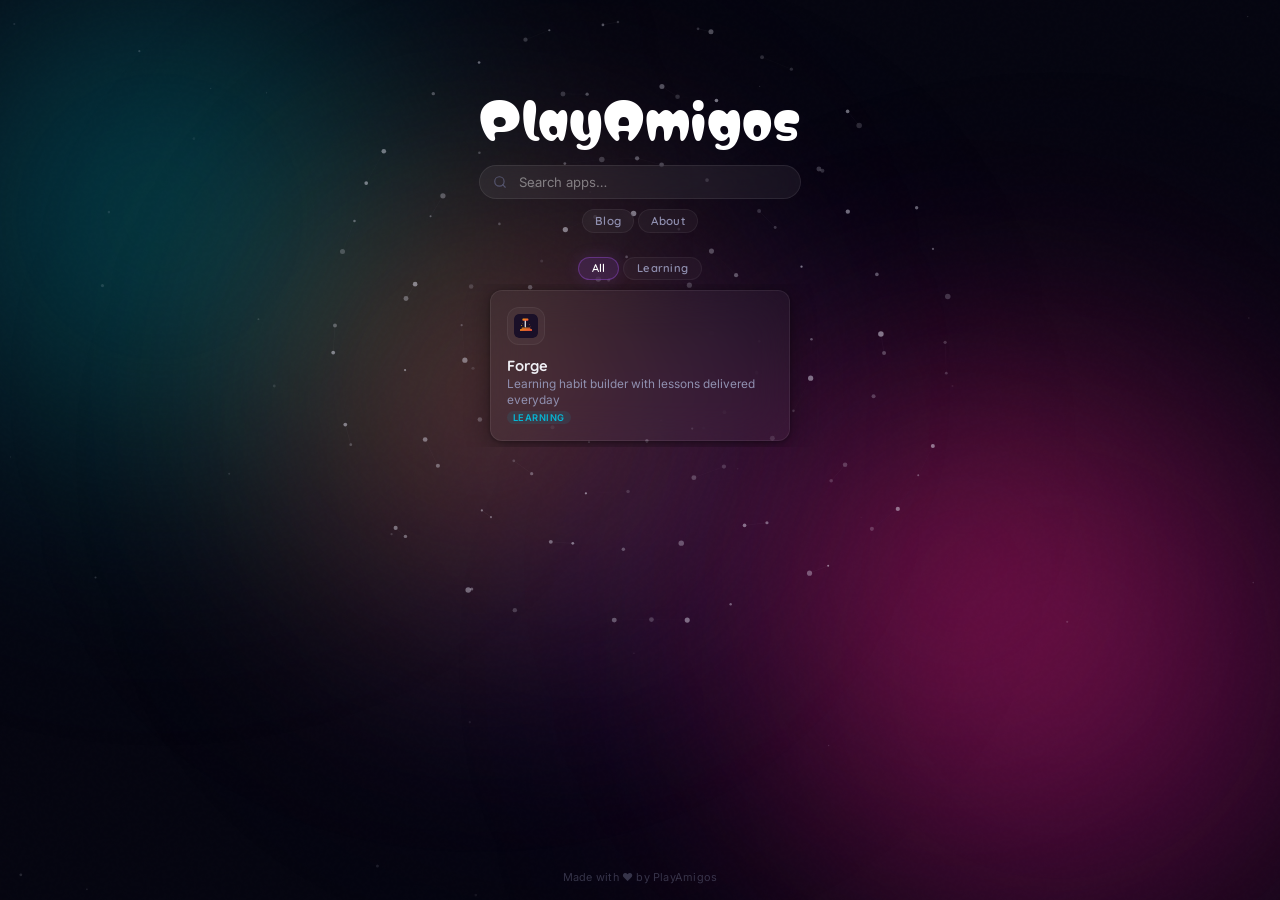
==== index.html @ 59b7e8f8 "init" ====
<!DOCTYPE html>
<html lang="en">
<head>
  <meta charset="UTF-8">
  <meta name="viewport" content="width=device-width, initial-scale=1.0">
  <title>PlayAmigos — apps for learning, productivity & fun</title>
  <meta name="description" content="PlayAmigos is a collection of web apps for learning, productivity, games, and fun. Discover and explore all apps in one place.">
  <meta property="og:title" content="PlayAmigos">
  <meta property="og:description" content="Apps for learning, productivity & fun">
  <meta property="og:type" content="website">
  <meta name="theme-color" content="#050510">
  <link rel="icon" type="image/svg+xml" href="favicon.svg">
  <link rel="stylesheet" href="index.css">
</head>
<body>

  <!-- Animated Gradient Background -->
  <div class="bg-gradient" aria-hidden="true">
    <div class="bg-blob bg-blob--teal"></div>
    <div class="bg-blob bg-blob--purple"></div>
    <div class="bg-blob bg-blob--magenta"></div>
    <div class="bg-blob bg-blob--pink"></div>
    <div class="bg-blob bg-blob--amber"></div>
  </div>

  <!-- Noise Overlay -->
  <div class="bg-noise" aria-hidden="true"></div>

  <!-- Particle Canvas -->
  <canvas id="particle-canvas" aria-hidden="true"></canvas>

  <!-- Page Content -->
  <div class="page">

    <!-- Centered Hero -->
    <div class="hub-hero">
      <h1 class="logo">PlayAmigos</h1>
      <p class="tagline" id="tagline">apps for learning, productivity & fun</p>

      <!-- Search -->
      <div class="search-container">
        <input
          type="search"
          class="search-input"
          id="search-input"
          placeholder="Search apps…"
          autocomplete="off"
          spellcheck="false"
        >
        <svg class="search-icon" viewBox="0 0 24 24" fill="none" stroke="currentColor" stroke-width="2" stroke-linecap="round" stroke-linejoin="round" aria-hidden="true">
          <circle cx="11" cy="11" r="8"/>
          <line x1="21" y1="21" x2="16.65" y2="16.65"/>
        </svg>
      </div>

      <!-- Navigation -->
      <nav class="nav-pills" aria-label="Site navigation">
        <a href="#" class="nav-pill" id="blog-link" target="_blank" rel="noopener noreferrer">Blog</a>
        <a href="about.html" class="nav-pill" id="about-link">About</a>
      </nav>
    </div>

    <!-- Category Filters -->
    <div class="filter-section" id="filter-section"></div>

    <!-- App Grid -->
    <section class="app-section" aria-label="Apps">
      <div class="app-grid" id="app-grid">
        <!-- Cards rendered by JS -->
      </div>
    </section>

    <!-- Footer -->
    <footer class="site-footer" id="site-footer">
      Made with ❤️ by PlayAmigos
    </footer>

  </div>

  <script src="particles.js"></script>
  <script src="app.js"></script>
</body>
</html>
---- index.css ----
/* ═══════════════════════════════════════════════════════════
   PLAYAMIGOS — Design System & Styles
   A dark, vibrant, interactive hub for web apps
   ═══════════════════════════════════════════════════════════ */

/* ── Google Fonts ── */
@import url('https://fonts.googleapis.com/css2?family=Matemasie&family=Quicksand:wght@400;500;600;700&family=Inter:wght@300;400;500;600&display=swap');

/* ── Design Tokens ── */
:root {
  color-scheme: dark;

  /* Palette */
  --bg-deep: #050510;
  --bg-primary: #0a0a14;
  --bg-elevated: #111120;
  --surface: rgba(255, 255, 255, 0.05);
  --surface-hover: rgba(255, 255, 255, 0.09);
  --surface-active: rgba(255, 255, 255, 0.12);
  --border-subtle: rgba(255, 255, 255, 0.07);
  --border-hover: rgba(255, 255, 255, 0.14);

  /* Text */
  --text-primary: #f0f0f5;
  --text-secondary: #9090b0;
  --text-muted: #55556e;

  /* Accent */
  --accent-purple: #a855f7;
  --accent-magenta: #ec4899;
  --accent-teal: #06b6d4;

  /* Gradients */
  --gradient-brand: linear-gradient(135deg, #a855f7 0%, #ec4899 50%, #06b6d4 100%);

  /* Typography */
  --font-logo: 'Matemasie', cursive;
  --font-display: 'Quicksand', sans-serif;
  --font-body: 'Inter', system-ui, -apple-system, sans-serif;

  /* Spacing */
  --space-2xs: 0.125rem;
  --space-xs: 0.25rem;
  --space-sm: 0.5rem;
  --space-md: 1rem;
  --space-lg: 1.5rem;
  --space-xl: 2rem;
  --space-2xl: 3rem;
  --space-3xl: 4rem;

  /* Radius */
  --radius-sm: 8px;
  --radius-md: 12px;
  --radius-lg: 16px;
  --radius-xl: 24px;
  --radius-full: 9999px;

  /* Transitions */
  --ease-out: cubic-bezier(0.16, 1, 0.3, 1);
  --ease-spring: cubic-bezier(0.34, 1.56, 0.64, 1);
  --transition-fast: 150ms var(--ease-out);
  --transition-base: 280ms var(--ease-out);
  --transition-slow: 450ms var(--ease-out);

  /* Shadows */
  --shadow-card: 0 4px 24px rgba(0, 0, 0, 0.4), 0 1px 4px rgba(0, 0, 0, 0.3);
  --shadow-card-hover: 0 12px 48px rgba(0, 0, 0, 0.5), 0 2px 8px rgba(0, 0, 0, 0.4);
  --shadow-glow-purple: 0 0 40px rgba(168, 85, 247, 0.2);
}

/* ── Reset & Base ── */
*,
*::before,
*::after {
  margin: 0;
  padding: 0;
  box-sizing: border-box;
}

html {
  height: 100%;
  -webkit-font-smoothing: antialiased;
  -moz-osx-font-smoothing: grayscale;
  text-rendering: optimizeLegibility;
}

body {
  font-family: var(--font-body);
  background: var(--bg-deep);
  color: var(--text-primary);
  height: 100dvh;
  overflow: hidden;
  position: relative;
}

a {
  color: inherit;
  text-decoration: none;
}

button {
  font: inherit;
  color: inherit;
  background: none;
  border: none;
  cursor: pointer;
}

img, svg {
  display: block;
  max-width: 100%;
}

/* ═══════════════════════════════════════════
   ANIMATED GRADIENT BACKGROUND
   Vibrant blobs matching teal/magenta/purple ref
   ═══════════════════════════════════════════ */

.bg-gradient {
  position: fixed;
  inset: 0;
  z-index: 0;
  overflow: hidden;
  pointer-events: none;
  background: var(--bg-deep);
}

.bg-blob {
  position: absolute;
  border-radius: 50%;
  filter: blur(120px);
  will-change: transform;
  backface-visibility: hidden;
  transform-style: preserve-3d;
}

.bg-blob--teal {
  width: 55vmax;
  height: 55vmax;
  background: radial-gradient(circle, rgba(0, 180, 190, 0.45) 0%, transparent 70%);
  top: -15%;
  left: -15%;
  animation: blob-1 12s ease-in-out infinite;
}

.bg-blob--magenta {
  width: 65vmax;
  height: 65vmax;
  background: radial-gradient(circle, rgba(220, 20, 140, 0.5) 0%, transparent 70%);
  bottom: -20%;
  right: -15%;
  animation: blob-2 15s ease-in-out infinite;
}

.bg-blob--purple {
  width: 50vmax;
  height: 50vmax;
  background: radial-gradient(circle, rgba(100, 20, 200, 0.4) 0%, transparent 70%);
  top: 15%;
  left: 20%;
  animation: blob-3 13s ease-in-out infinite;
}

.bg-blob--pink {
  width: 40vmax;
  height: 40vmax;
  background: radial-gradient(circle, rgba(255, 50, 120, 0.35) 0%, transparent 70%);
  top: 35%;
  right: 5%;
  animation: blob-4 10s ease-in-out infinite;
}

.bg-blob--amber {
  width: 45vmax;
  height: 45vmax;
  background: radial-gradient(circle, rgba(245, 158, 11, 0.4) 0%, transparent 70%);
  bottom: 25%;
  left: 15%;
  animation: blob-5 11s ease-in-out infinite;
}

@keyframes blob-1 {
  0% {
    transform: translate3d(0, 0, 0) scale(1) rotate(0deg);
  }
  33% {
    transform: translate3d(22vw, 15vh, 0) scale(1.2) rotate(120deg);
  }
  66% {
    transform: translate3d(-12vw, 25vh, 0) scale(0.85) rotate(240deg);
  }
  100% {
    transform: translate3d(0, 0, 0) scale(1) rotate(360deg);
  }
}

@keyframes blob-2 {
  0% {
    transform: translate3d(0, 0, 0) scale(1) rotate(360deg);
  }
  33% {
    transform: translate3d(-24vw, -15vh, 0) scale(0.9) rotate(240deg);
  }
  66% {
    transform: translate3d(15vw, -25vh, 0) scale(1.15) rotate(120deg);
  }
  100% {
    transform: translate3d(0, 0, 0) scale(1) rotate(0deg);
  }
}

@keyframes blob-3 {
  0% {
    transform: translate3d(0, 0, 0) scale(1) rotate(0deg);
  }
  50% {
    transform: translate3d(18vw, -18vh, 0) scale(1.2) rotate(180deg);
  }
  100% {
    transform: translate3d(0, 0, 0) scale(1) rotate(360deg);
  }
}

@keyframes blob-4 {
  0% {
    transform: translate3d(0, 0, 0) scale(1) rotate(360deg);
  }
  50% {
    transform: translate3d(-15vw, 18vh, 0) scale(0.85) rotate(180deg);
  }
  100% {
    transform: translate3d(0, 0, 0) scale(1) rotate(0deg);
  }
}

@keyframes blob-5 {
  0% {
    transform: translate3d(0, 0, 0) scale(1) rotate(0deg);
  }
  50% {
    transform: translate3d(-18vw, -12vh, 0) scale(1.15) rotate(180deg);
  }
  100% {
    transform: translate3d(0, 0, 0) scale(1) rotate(360deg);
  }
}

/* Noise texture overlay */
.bg-noise {
  position: fixed;
  inset: 0;
  z-index: 1;
  pointer-events: none;
  background: url("data:image/svg+xml,%3Csvg viewBox='0 0 256 256' xmlns='http://www.w3.org/2000/svg'%3E%3Cfilter id='n'%3E%3CfeTurbulence type='fractalNoise' baseFrequency='0.9' numOctaves='4' stitchTiles='stitch'/%3E%3C/filter%3E%3Crect width='100%25' height='100%25' filter='url(%23n)' opacity='0.03'/%3E%3C/svg%3E");
  opacity: 0.3;
  mix-blend-mode: overlay;
}

/* ── Particle Canvas ── */
#particle-canvas {
  position: fixed;
  inset: 0;
  z-index: 2;
  pointer-events: none;
}

/* ── Page Layout ── */
.page {
  position: relative;
  z-index: 3;
  display: flex;
  flex-direction: column;
  align-items: center;
  justify-content: flex-start;
  height: 100dvh;
  padding: 10dvh var(--space-md) var(--space-sm);
  padding-bottom: 3.5vh;
}

/* ── Hub Hero (Logo + Search Area) ── */
.hub-hero {
  flex: 0 0 auto;
  display: flex;
  flex-direction: column;
  align-items: center;
  text-align: center;
  gap: 6px;
  padding-bottom: var(--space-sm);
}

/* Logo */
.logo {
  font-family: var(--font-logo);
  font-size: clamp(2.0rem, 5.5vw, 3.0rem);
  font-weight: 400;
  letter-spacing: 0.02em;
  color: #ffffff;
  line-height: 1.1;
  user-select: none;
}

/* Tagline */
.tagline {
  font-family: var(--font-display);
  font-size: clamp(0.78rem, 1.6vw, 0.88rem);
  color: var(--text-secondary);
  font-weight: 500;
  letter-spacing: 0.04em;
  margin-top: var(--space-2xs);
}

/* ── Search Bar ── */
.search-container {
  width: 100%;
  max-width: 360px;
  margin-top: var(--space-md);
  position: relative;
}

.search-input {
  width: 100%;
  padding: 0.5rem 1rem 0.5rem 2.4rem;
  font-family: var(--font-body);
  font-size: 0.82rem;
  font-weight: 400;
  color: var(--text-primary);
  background: rgba(255, 255, 255, 0.06);
  border: 1px solid rgba(255, 255, 255, 0.08);
  border-radius: var(--radius-full);
  outline: none;
  transition: background var(--transition-base),
              border-color var(--transition-base),
              box-shadow var(--transition-base);
  backdrop-filter: blur(16px);
  -webkit-backdrop-filter: blur(16px);
}

.search-input::placeholder {
  color: rgba(255, 255, 255, 0.42);
  font-weight: 400;
}

.search-input:focus {
  background: rgba(255, 255, 255, 0.09);
  border-color: rgba(168, 85, 247, 0.35);
  box-shadow: 0 0 0 3px rgba(168, 85, 247, 0.1),
              0 0 30px rgba(168, 85, 247, 0.08);
}

.search-icon {
  position: absolute;
  left: 0.85rem;
  top: 50%;
  transform: translateY(-50%);
  width: 14px;
  height: 14px;
  color: var(--text-muted);
  pointer-events: none;
  transition: color var(--transition-base);
}

.search-input:focus ~ .search-icon {
  color: var(--accent-purple);
}

/* ── Nav Pills ── */
.nav-pills {
  display: flex;
  gap: var(--space-xs);
  margin-top: var(--space-xs);
}

.nav-pill {
  padding: 0.22rem 0.75rem;
  font-family: var(--font-display);
  font-size: 0.72rem;
  font-weight: 600;
  color: var(--text-secondary);
  background: rgba(255, 255, 255, 0.04);
  border: 1px solid rgba(255, 255, 255, 0.06);
  border-radius: var(--radius-full);
  transition: all var(--transition-base);
  letter-spacing: 0.03em;
  backdrop-filter: blur(8px);
  -webkit-backdrop-filter: blur(8px);
}

.nav-pill:hover {
  color: var(--text-primary);
  background: rgba(255, 255, 255, 0.08);
  border-color: rgba(255, 255, 255, 0.14);
  transform: translateY(-1px);
}

.nav-pill:active {
  transform: translateY(0);
}

/* ── Category Filters ── */
.filter-section {
  display: flex;
  justify-content: center;
  flex-wrap: wrap;
  gap: var(--space-xs);
  margin-top: var(--space-md);
  margin-bottom: var(--space-xs);
  padding: 0 var(--space-md);
  z-index: 3;
}

.filter-pill {
  padding: 0.22rem 0.8rem;
  font-family: var(--font-display);
  font-size: 0.7rem;
  font-weight: 600;
  color: var(--text-secondary);
  background: rgba(255, 255, 255, 0.03);
  border: 1px solid rgba(255, 255, 255, 0.05);
  border-radius: var(--radius-full);
  transition: all var(--transition-base);
  letter-spacing: 0.02em;
  cursor: pointer;
  backdrop-filter: blur(8px);
  -webkit-backdrop-filter: blur(8px);
}

.filter-pill:hover {
  color: var(--text-primary);
  background: rgba(255, 255, 255, 0.07);
  border-color: rgba(255, 255, 255, 0.12);
  transform: translateY(-1px);
}

.filter-pill:active {
  transform: translateY(0);
}

.filter-pill--active {
  color: #ffffff !important;
  background: rgba(168, 85, 247, 0.15) !important;
  border-color: rgba(168, 85, 247, 0.35) !important;
  box-shadow: 0 0 16px rgba(168, 85, 247, 0.15);
}

/* ── App Grid Section ── */
.app-section {
  flex: 0 0 auto;
  width: 100%;
  max-height: 48vh;
  overflow-y: auto;
  scrollbar-width: none;
  -webkit-overflow-scrolling: touch;
  padding: var(--space-xs) 0;
}

.app-section::-webkit-scrollbar {
  display: none;
}

.app-grid {
  display: flex;
  flex-wrap: wrap;
  justify-content: center;
  gap: var(--space-sm);
  max-width: 900px;
  margin: 0 auto;
  padding: var(--space-2xs) var(--space-sm);
}

/* ── App Card ── */
.app-card {
  display: flex;
  flex-direction: column;
  align-items: flex-start;
  gap: 6px;
  padding: var(--space-md);
  width: 250px;
  background: rgba(255, 255, 255, 0.04);
  border: 1px solid rgba(255, 255, 255, 0.07);
  border-radius: var(--radius-md);
  backdrop-filter: blur(20px);
  -webkit-backdrop-filter: blur(20px);
  box-shadow: var(--shadow-card);
  transition: transform var(--transition-base),
              background var(--transition-base),
              border-color var(--transition-base),
              box-shadow var(--transition-base);
  text-decoration: none;
  cursor: pointer;
  position: relative;
  overflow: hidden;
  animation: card-enter 0.6s var(--ease-out) both;
}

.app-card::before {
  content: '';
  position: absolute;
  inset: 0;
  border-radius: inherit;
  background: linear-gradient(135deg, rgba(168, 85, 247, 0.08) 0%, rgba(236, 72, 153, 0.04) 50%, transparent 100%);
  opacity: 0;
  transition: opacity var(--transition-base);
}

.app-card:hover {
  transform: translateY(-4px) scale(1.015);
  background: rgba(255, 255, 255, 0.08);
  border-color: rgba(255, 255, 255, 0.15);
  box-shadow: var(--shadow-card-hover), var(--shadow-glow-purple);
}

.app-card:hover::before {
  opacity: 1;
}

.app-card:active {
  transform: translateY(-1px) scale(1.005);
}

.app-card__logo {
  width: 38px;
  height: 38px;
  border-radius: var(--radius-md);
  object-fit: contain;
  flex-shrink: 0;
  background: rgba(255, 255, 255, 0.03);
  border: 1px solid rgba(255, 255, 255, 0.05);
  padding: 6px;
  margin-bottom: 6px;
  transition: transform var(--transition-base),
              border-color var(--transition-base),
              background var(--transition-base);
}

.app-card:hover .app-card__logo {
  transform: scale(1.08);
  border-color: rgba(168, 85, 247, 0.25);
  background: rgba(255, 255, 255, 0.05);
}

.app-card__info {
  display: flex;
  flex-direction: column;
  gap: var(--space-2xs);
  min-width: 0;
}

.app-card__title {
  font-family: var(--font-display);
  font-size: 0.92rem;
  font-weight: 700;
  color: var(--text-primary);
  line-height: 1.2;
}

.app-card__desc {
  font-size: 0.74rem;
  color: var(--text-secondary);
  font-weight: 400;
  line-height: 1.35;
}

.app-card__desc:empty {
  display: none;
}

.app-card__category {
  display: inline-flex;
  align-self: flex-start;
  font-size: 0.58rem;
  font-weight: 600;
  text-transform: uppercase;
  letter-spacing: 0.05em;
  color: var(--accent-teal);
  background: rgba(6, 182, 212, 0.1);
  padding: 1px 6px;
  border-radius: var(--radius-full);
  margin-top: 1px;
}

/* Stagger card entrance animations */
.app-card:nth-child(1) { animation-delay: 0.08s; }
.app-card:nth-child(2) { animation-delay: 0.14s; }
.app-card:nth-child(3) { animation-delay: 0.20s; }
.app-card:nth-child(4) { animation-delay: 0.26s; }
.app-card:nth-child(5) { animation-delay: 0.32s; }
.app-card:nth-child(6) { animation-delay: 0.38s; }

@keyframes card-enter {
  from {
    opacity: 0;
    transform: translateY(20px) scale(0.96);
  }
  to {
    opacity: 1;
    transform: translateY(0) scale(1);
  }
}

/* ── Empty State ── */
.empty-state {
  text-align: center;
  padding: var(--space-2xl) var(--space-md);
  color: var(--text-muted);
  width: 100%;
}

.empty-state__icon {
  font-size: 2rem;
  margin-bottom: var(--space-sm);
  opacity: 0.5;
}

.empty-state__text {
  font-size: 0.9rem;
  font-weight: 400;
}

/* ── Footer ── */
.site-footer {
  position: absolute;
  bottom: var(--space-md);
  left: 0;
  right: 0;
  text-align: center;
  color: var(--text-muted);
  font-size: 0.68rem;
  letter-spacing: 0.02em;
  opacity: 0.6;
}

/* ═══════════════════════════════════════════
   ABOUT PAGE
   ═══════════════════════════════════════════ */

.about-page {
  justify-content: center;
  align-items: center;
  padding: var(--space-xl);
}

.about-card {
  max-width: 500px;
  width: 100%;
  padding: var(--space-xl);
  background: rgba(255, 255, 255, 0.04);
  border: 1px solid rgba(255, 255, 255, 0.07);
  border-radius: var(--radius-lg);
  backdrop-filter: blur(24px);
  -webkit-backdrop-filter: blur(24px);
  box-shadow: var(--shadow-card);
  text-align: center;
  animation: card-enter 0.6s var(--ease-out) both;
}

.about-card .logo {
  font-size: clamp(1.6rem, 4vw, 2.2rem);
  margin-bottom: var(--space-xs);
}

.about-card .tagline {
  margin-bottom: var(--space-lg);
}

.about-body {
  text-align: left;
  color: var(--text-secondary);
  font-size: 0.88rem;
  line-height: 1.75;
}

.about-body p + p {
  margin-top: var(--space-md);
}

.about-body strong {
  color: var(--text-primary);
  font-weight: 600;
}

.about-back {
  display: inline-flex;
  align-items: center;
  gap: var(--space-xs);
  margin-top: var(--space-xl);
  font-size: 0.82rem;
  font-family: var(--font-display);
  font-weight: 600;
  color: var(--text-secondary);
  transition: color var(--transition-base);
}

.about-back:hover {
  color: var(--text-primary);
}

.about-back svg {
  width: 16px;
  height: 16px;
  transition: transform var(--transition-base);
}

.about-back:hover svg {
  transform: translateX(-3px);
}

/* ═══════════════════════════════════════════
   RESPONSIVE
   ═══════════════════════════════════════════ */

/* Small phones */
@media (max-width: 480px) {
  .page {
    padding: 0 var(--space-md) var(--space-sm);
    padding-bottom: 4vh;
  }

  .logo {
    font-size: 2.2rem;
  }

  .search-container {
    max-width: 100%;
  }

  .app-card {
    width: 100%;
  }

  .app-grid {
    gap: var(--space-sm);
  }

  .app-section {
    max-height: 35vh;
  }

  .about-card {
    padding: var(--space-xl) var(--space-lg);
  }

  .bg-blob {
    filter: blur(80px);
  }
}

/* Tablets */
@media (min-width: 481px) and (max-width: 768px) {
  .app-card {
    width: 260px;
  }
}

/* Large screens */
@media (min-width: 1200px) {
  .app-grid {
    max-width: 1100px;
  }

  .app-card {
    width: 300px;
  }

  .search-container {
    max-width: 440px;
  }
}

/* ═══════════════════════════════════════════
   REDUCED MOTION
   ═══════════════════════════════════════════ */

@media (prefers-reduced-motion: reduce) {
  .bg-blob {
    animation: none;
  }

  #particle-canvas {
    display: none;
  }

  .app-card {
    animation: none;
    opacity: 1;
  }

  .app-card:hover {
    transform: none;
  }

  *,
  *::before,
  *::after {
    transition-duration: 0.01ms !important;
  }
}
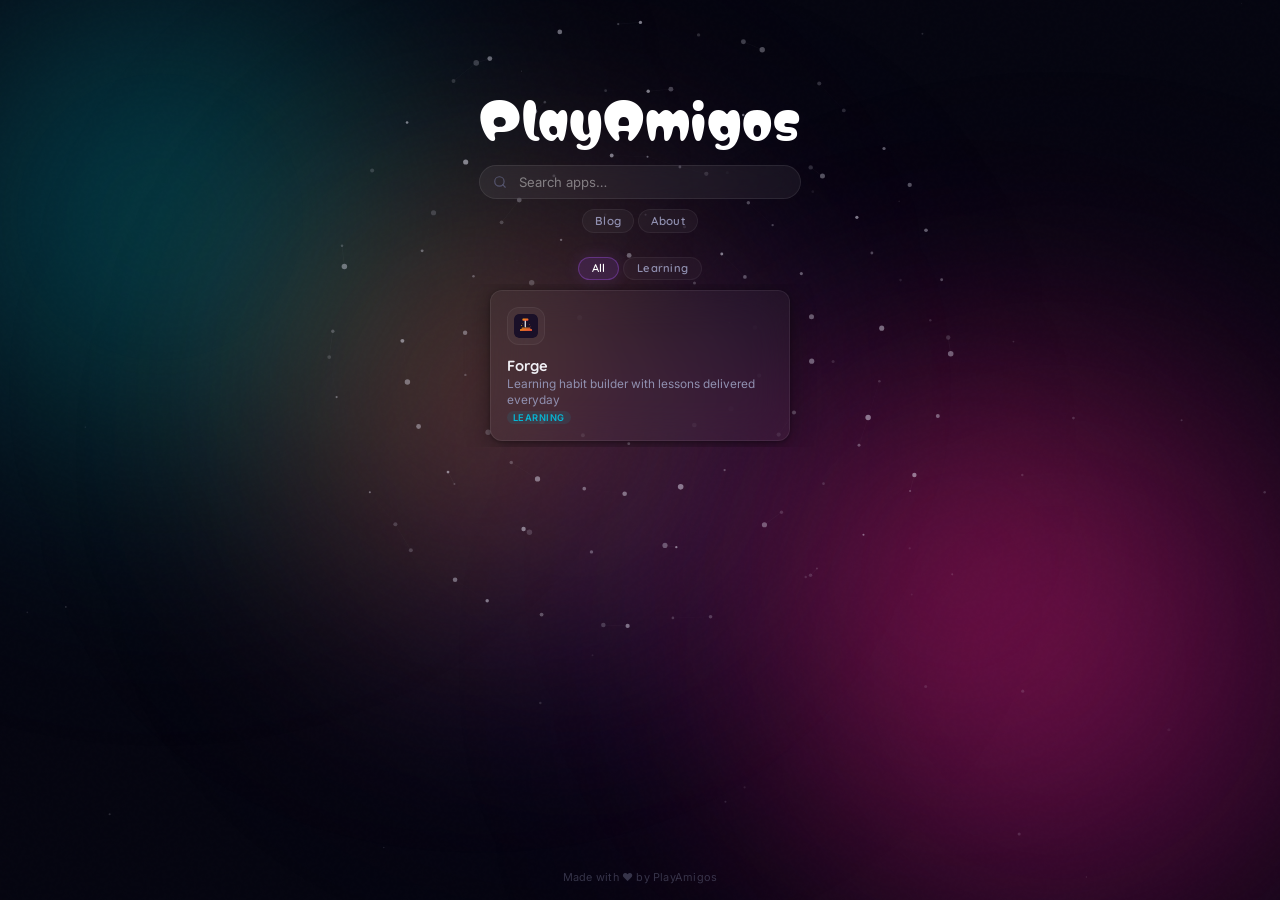
==== commit e4697cc7: "refactor: update document title and reformat HTML for improved readability" ====
--- a/index.html
+++ b/index.html
@@ -1,10 +1,12 @@
 <!DOCTYPE html>
 <html lang="en">
+
 <head>
   <meta charset="UTF-8">
   <meta name="viewport" content="width=device-width, initial-scale=1.0">
-  <title>PlayAmigos — apps for learning, productivity & fun</title>
-  <meta name="description" content="PlayAmigos is a collection of web apps for learning, productivity, games, and fun. Discover and explore all apps in one place.">
+  <title>PlayAmigos</title>
+  <meta name="description"
+    content="PlayAmigos is a collection of web apps for learning, productivity, games, and fun. Discover and explore all apps in one place.">
   <meta property="og:title" content="PlayAmigos">
   <meta property="og:description" content="Apps for learning, productivity & fun">
   <meta property="og:type" content="website">
@@ -12,6 +14,7 @@
   <link rel="icon" type="image/svg+xml" href="favicon.svg">
   <link rel="stylesheet" href="index.css">
 </head>
+
 <body>
 
   <!-- Animated Gradient Background -->
@@ -39,17 +42,12 @@
 
       <!-- Search -->
       <div class="search-container">
-        <input
-          type="search"
-          class="search-input"
-          id="search-input"
-          placeholder="Search apps…"
-          autocomplete="off"
-          spellcheck="false"
-        >
-        <svg class="search-icon" viewBox="0 0 24 24" fill="none" stroke="currentColor" stroke-width="2" stroke-linecap="round" stroke-linejoin="round" aria-hidden="true">
-          <circle cx="11" cy="11" r="8"/>
-          <line x1="21" y1="21" x2="16.65" y2="16.65"/>
+        <input type="search" class="search-input" id="search-input" placeholder="Search apps…" autocomplete="off"
+          spellcheck="false">
+        <svg class="search-icon" viewBox="0 0 24 24" fill="none" stroke="currentColor" stroke-width="2"
+          stroke-linecap="round" stroke-linejoin="round" aria-hidden="true">
+          <circle cx="11" cy="11" r="8" />
+          <line x1="21" y1="21" x2="16.65" y2="16.65" />
         </svg>
       </div>
 
@@ -80,4 +78,5 @@
   <script src="particles.js"></script>
   <script src="app.js"></script>
 </body>
-</html>
+
+</html>
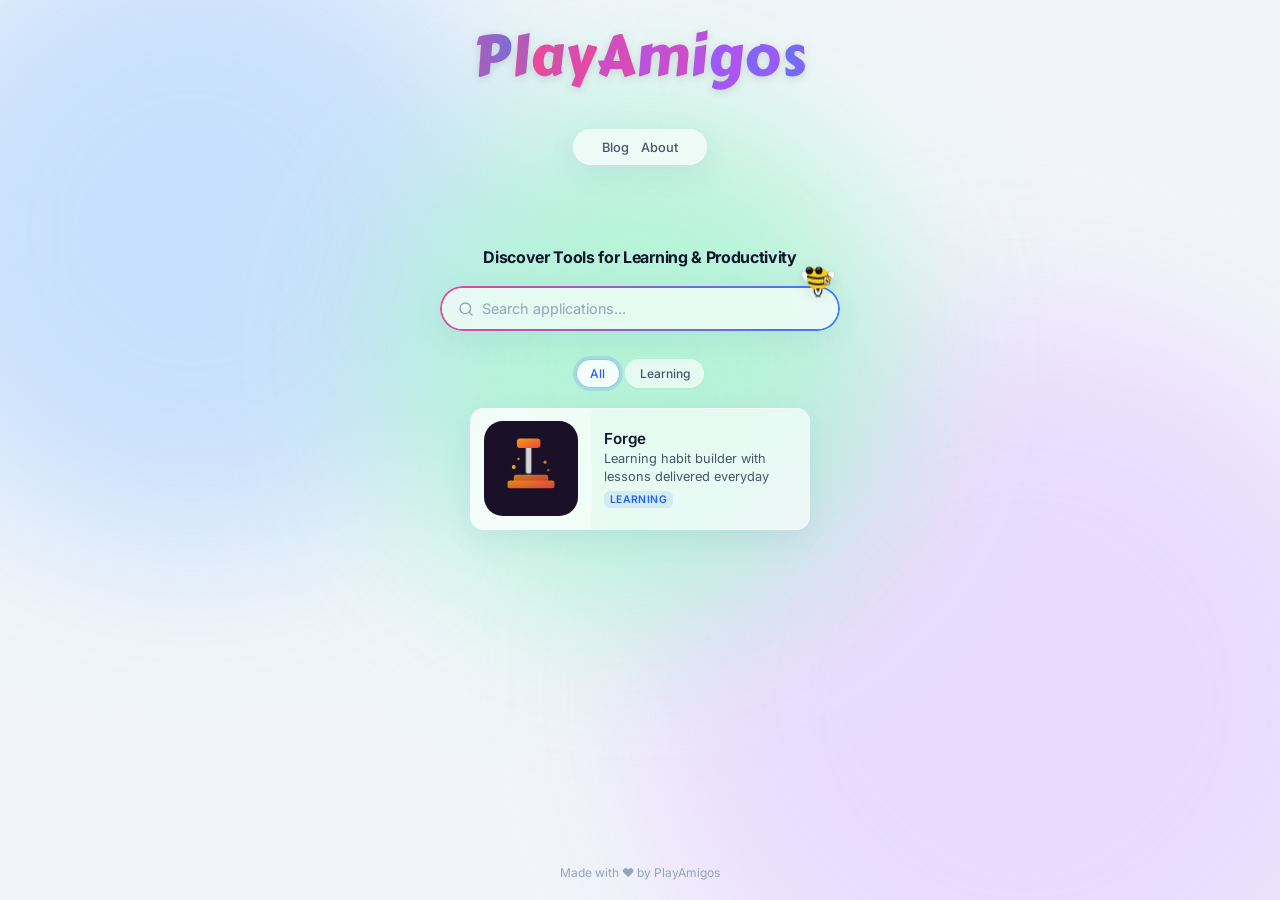
==== commit bf3c9a63: "Enhance bee simulator with trail effects and interaction, and update site logo with magnetic hover a" ====
--- a/index.html
+++ b/index.html
@@ -4,78 +4,108 @@
 <head>
   <meta charset="UTF-8">
   <meta name="viewport" content="width=device-width, initial-scale=1.0">
-  <title>PlayAmigos</title>
+  <title>PlayAmigos Hub</title>
   <meta name="description"
-    content="PlayAmigos is a collection of web apps for learning, productivity, games, and fun. Discover and explore all apps in one place.">
-  <meta property="og:title" content="PlayAmigos">
-  <meta property="og:description" content="Apps for learning, productivity & fun">
+    content="PlayAmigos is a curated collection of web applications designed for learning, productivity, and engaging experiences.">
+  <meta property="og:title" content="PlayAmigos Hub">
+  <meta property="og:description" content="Professional applications for learning and productivity.">
   <meta property="og:type" content="website">
-  <meta name="theme-color" content="#050510">
-  <link rel="icon" type="image/svg+xml" href="favicon.svg">
+  <meta name="theme-color" content="#f1f5f9">
+  <link rel="icon" type="image/svg+xml" href="favicon.svg?v=2">
+  
+  <link rel="preconnect" href="https://fonts.googleapis.com">
+  <link rel="preconnect" href="https://fonts.gstatic.com" crossorigin>
+  <link href="https://fonts.googleapis.com/css2?family=Carter+One&family=Inter:wght@300;400;500;600;700&display=swap" rel="stylesheet">
+
   <link rel="stylesheet" href="index.css">
 </head>
 
 <body>
 
-  <!-- Animated Gradient Background -->
-  <div class="bg-gradient" aria-hidden="true">
-    <div class="bg-blob bg-blob--teal"></div>
-    <div class="bg-blob bg-blob--purple"></div>
-    <div class="bg-blob bg-blob--magenta"></div>
-    <div class="bg-blob bg-blob--pink"></div>
-    <div class="bg-blob bg-blob--amber"></div>
+  <!-- Subtle colorful background for glass effect to shine -->
+  <div class="mesh-bg" aria-hidden="true">
+    <div class="mesh-blob blob-1"></div>
+    <div class="mesh-blob blob-2"></div>
+    <div class="mesh-blob blob-3"></div>
   </div>
 
-  <!-- Noise Overlay -->
-  <div class="bg-noise" aria-hidden="true"></div>
-
-  <!-- Particle Canvas -->
-  <canvas id="particle-canvas" aria-hidden="true"></canvas>
+  <!-- Top Navigation (Floating Tiny Bar) -->
+  <div class="header-wrapper">
+    <div class="logo-wrapper">
+      <div class="logo logo-text" id="site-logo"><span class="jello-letter">P</span><span class="jello-letter">l</span><span class="jello-letter">a</span><span class="jello-letter">y</span><span class="jello-letter">A</span><span class="jello-letter">m</span><span class="jello-letter">i</span><span class="jello-letter">g</span><span class="jello-letter">o</span><span class="jello-letter">s</span></div>
+      <div class="greet-bubble" id="greet-bubble">👋 Hola, Amigo!</div>
+    </div>
+    <header class="site-header glass-panel">
+      <nav class="nav-links" aria-label="Site navigation">
+        <a href="#" class="nav-link" id="blog-link" target="_blank" rel="noopener noreferrer">Blog</a>
+        <button class="nav-link" id="about-link">About</button>
+      </nav>
+    </header>
+  </div>
 
   <!-- Page Content -->
   <div class="page">
+    <!-- Centered Hero -->
+    <main class="hub-main">
+      <div class="hero-section">
+        <h1 class="hero-title">Discover Tools for Learning & Productivity</h1>
+        <p class="hero-subtitle" id="tagline">Explore our curated collection of applications.</p>
 
-    <!-- Centered Hero -->
-    <div class="hub-hero">
-      <h1 class="logo">PlayAmigos</h1>
-      <p class="tagline" id="tagline">apps for learning, productivity & fun</p>
-
-      <!-- Search -->
-      <div class="search-container">
-        <input type="search" class="search-input" id="search-input" placeholder="Search apps…" autocomplete="off"
-          spellcheck="false">
-        <svg class="search-icon" viewBox="0 0 24 24" fill="none" stroke="currentColor" stroke-width="2"
-          stroke-linecap="round" stroke-linejoin="round" aria-hidden="true">
-          <circle cx="11" cy="11" r="8" />
-          <line x1="21" y1="21" x2="16.65" y2="16.65" />
-        </svg>
+        <!-- Search -->
+        <div class="search-container">
+          <svg class="search-icon" viewBox="0 0 24 24" fill="none" stroke="currentColor" stroke-width="2" stroke-linecap="round" stroke-linejoin="round" aria-hidden="true">
+            <circle cx="11" cy="11" r="8" />
+            <line x1="21" y1="21" x2="16.65" y2="16.65" />
+          </svg>
+          <input type="search" class="search-input glass-panel" id="search-input" placeholder="Search applications..." autocomplete="off" spellcheck="false">
+        </div>
       </div>
 
-      <!-- Navigation -->
-      <nav class="nav-pills" aria-label="Site navigation">
-        <a href="#" class="nav-pill" id="blog-link" target="_blank" rel="noopener noreferrer">Blog</a>
-        <a href="about.html" class="nav-pill" id="about-link">About</a>
-      </nav>
-    </div>
+      <!-- Category Filters -->
+      <div class="filter-section" id="filter-section"></div>
 
-    <!-- Category Filters -->
-    <div class="filter-section" id="filter-section"></div>
-
-    <!-- App Grid -->
-    <section class="app-section" aria-label="Apps">
-      <div class="app-grid" id="app-grid">
-        <!-- Cards rendered by JS -->
-      </div>
-    </section>
+      <!-- App Grid -->
+      <section class="app-section" aria-label="Applications">
+        <div class="app-grid" id="app-grid">
+          <!-- Cards rendered by JS -->
+        </div>
+      </section>
+    </main>
 
     <!-- Footer -->
     <footer class="site-footer" id="site-footer">
-      Made with ❤️ by PlayAmigos
+      <p class="copyright" id="footer-text">
+        &copy; <span class="logo-text">PlayAmigos</span>. All rights reserved.
+      </p>
     </footer>
 
   </div>
 
-  <script src="particles.js"></script>
+  <!-- About Modal (Native Dialog) -->
+  <dialog class="about-modal" id="about-modal">
+    <div class="about-card glass-panel">
+      <button class="modal-close" id="modal-close" aria-label="Close modal">
+        <svg viewBox="0 0 24 24" fill="none" stroke="currentColor" stroke-width="2" stroke-linecap="round" stroke-linejoin="round" aria-hidden="true">
+          <line x1="18" y1="6" x2="6" y2="18"/>
+          <line x1="6" y1="6" x2="18" y2="18"/>
+        </svg>
+      </button>
+      <h2 class="modal-title">About <span class="logo-text">PlayAmigos</span></h2>
+      <p class="modal-subtitle" id="modal-tagline"></p>
+      
+      <div class="about-body">
+        <p>
+          <strong class="logo-text">PlayAmigos</strong> is a curated collection of web applications crafted around <strong>learning</strong> and <strong>productivity</strong>. Each app is designed to be elegant, simple, and genuinely helpful for your daily tasks.
+        </p>
+        <p>
+          New tools are added regularly. You can
+          <a href="#" id="modal-blog-link" class="text-link">visit our blog</a>
+          to stay updated on new releases and updates.
+        </p>
+      </div>
+    </div>
+  </dialog>
+
   <script src="app.js"></script>
 </body>
 
--- a/index.css
+++ b/index.css
@@ -1,71 +1,58 @@
 /* ═══════════════════════════════════════════════════════════
-   PLAYAMIGOS — Design System & Styles
-   A dark, vibrant, interactive hub for web apps
+   PLAYAMIGOS — Professional Light Glass Theme
+   A clean, modern, and professional hub for web applications
    ═══════════════════════════════════════════════════════════ */
 
-/* ── Google Fonts ── */
-@import url('https://fonts.googleapis.com/css2?family=Matemasie&family=Quicksand:wght@400;500;600;700&family=Inter:wght@300;400;500;600&display=swap');
-
-/* ── Design Tokens ── */
 :root {
-  color-scheme: dark;
+  color-scheme: light;
 
   /* Palette */
-  --bg-deep: #050510;
-  --bg-primary: #0a0a14;
-  --bg-elevated: #111120;
-  --surface: rgba(255, 255, 255, 0.05);
-  --surface-hover: rgba(255, 255, 255, 0.09);
-  --surface-active: rgba(255, 255, 255, 0.12);
-  --border-subtle: rgba(255, 255, 255, 0.07);
-  --border-hover: rgba(255, 255, 255, 0.14);
+  --bg-page: #f8fafc;
+  --bg-glass: rgba(255, 255, 255, 0.65);
+  --bg-glass-hover: rgba(255, 255, 255, 0.85);
+  --border-glass: rgba(255, 255, 255, 0.5);
+  --border-focus: rgba(37, 99, 235, 0.4);
 
   /* Text */
-  --text-primary: #f0f0f5;
-  --text-secondary: #9090b0;
-  --text-muted: #55556e;
+  --text-primary: #0f172a;
+  --text-secondary: #475569;
+  --text-muted: #94a3b8;
 
   /* Accent */
-  --accent-purple: #a855f7;
-  --accent-magenta: #ec4899;
-  --accent-teal: #06b6d4;
-
-  /* Gradients */
-  --gradient-brand: linear-gradient(135deg, #a855f7 0%, #ec4899 50%, #06b6d4 100%);
+  --accent-primary: #2563eb;
+  --accent-hover: #1d4ed8;
+  --accent-bg: rgba(37, 99, 235, 0.1);
+  --accent-text: #1e40af;
 
   /* Typography */
-  --font-logo: 'Matemasie', cursive;
-  --font-display: 'Quicksand', sans-serif;
   --font-body: 'Inter', system-ui, -apple-system, sans-serif;
 
-  /* Spacing */
-  --space-2xs: 0.125rem;
-  --space-xs: 0.25rem;
-  --space-sm: 0.5rem;
-  --space-md: 1rem;
-  --space-lg: 1.5rem;
-  --space-xl: 2rem;
-  --space-2xl: 3rem;
-  --space-3xl: 4rem;
+  /* Spacing - Minimized sizes */
+  --space-2xs: 0.15rem;
+  --space-xs: 0.35rem;
+  --space-sm: 0.6rem;
+  --space-md: 0.8rem;
+  --space-lg: 1.25rem;
+  --space-xl: 1.75rem;
+  --space-2xl: 2.5rem;
 
   /* Radius */
-  --radius-sm: 8px;
-  --radius-md: 12px;
-  --radius-lg: 16px;
-  --radius-xl: 24px;
+  --radius-sm: 6px;
+  --radius-md: 10px;
+  --radius-lg: 14px;
+  --radius-xl: 20px;
   --radius-full: 9999px;
 
   /* Transitions */
   --ease-out: cubic-bezier(0.16, 1, 0.3, 1);
-  --ease-spring: cubic-bezier(0.34, 1.56, 0.64, 1);
   --transition-fast: 150ms var(--ease-out);
-  --transition-base: 280ms var(--ease-out);
-  --transition-slow: 450ms var(--ease-out);
+  --transition-base: 250ms var(--ease-out);
 
   /* Shadows */
-  --shadow-card: 0 4px 24px rgba(0, 0, 0, 0.4), 0 1px 4px rgba(0, 0, 0, 0.3);
-  --shadow-card-hover: 0 12px 48px rgba(0, 0, 0, 0.5), 0 2px 8px rgba(0, 0, 0, 0.4);
-  --shadow-glow-purple: 0 0 40px rgba(168, 85, 247, 0.2);
+  --shadow-sm: 0 1px 2px 0 rgba(0, 0, 0, 0.05);
+  --shadow-glass: 0 8px 32px 0 rgba(31, 38, 135, 0.07);
+  --shadow-glass-hover: 0 12px 40px 0 rgba(31, 38, 135, 0.12);
+  --shadow-focus: 0 0 0 3px rgba(37, 99, 235, 0.15);
 }
 
 /* ── Reset & Base ── */
@@ -86,11 +73,28 @@
 
 body {
   font-family: var(--font-body);
-  background: var(--bg-deep);
-  color: var(--text-primary);
-  height: 100dvh;
-  overflow: hidden;
+  background: linear-gradient(-45deg, #f8fafc, #cbd5e1, #bae6fd, #f8fafc);
+  background-size: 300% 300%;
+  animation: bg-gradient-move 6s ease infinite;
+  color: var(--text-primary);
+  min-height: 100dvh;
+  display: flex;
+  flex-direction: column;
   position: relative;
+  overflow-x: hidden;
+  user-select: none;
+  -webkit-user-select: none;
+}
+
+@keyframes bg-gradient-move {
+  0% { background-position: 0% 50%; }
+  50% { background-position: 100% 50%; }
+  100% { background-position: 0% 50%; }
+}
+
+input, textarea, [contenteditable] {
+  user-select: text;
+  -webkit-user-select: text;
 }
 
 a {
@@ -106,503 +110,523 @@
   cursor: pointer;
 }
 
-img, svg {
+img,
+svg {
   display: block;
   max-width: 100%;
 }
 
-/* ═══════════════════════════════════════════
-   ANIMATED GRADIENT BACKGROUND
-   Vibrant blobs matching teal/magenta/purple ref
-   ═══════════════════════════════════════════ */
-
-.bg-gradient {
+/* ── Mesh Gradient Background ── */
+.mesh-bg {
   position: fixed;
   inset: 0;
-  z-index: 0;
+  z-index: -1;
+  background-color: #f1f5f9;
   overflow: hidden;
-  pointer-events: none;
-  background: var(--bg-deep);
-}
-
-.bg-blob {
+}
+
+.mesh-blob {
   position: absolute;
   border-radius: 50%;
-  filter: blur(120px);
-  will-change: transform;
-  backface-visibility: hidden;
-  transform-style: preserve-3d;
-}
-
-.bg-blob--teal {
-  width: 55vmax;
-  height: 55vmax;
-  background: radial-gradient(circle, rgba(0, 180, 190, 0.45) 0%, transparent 70%);
-  top: -15%;
-  left: -15%;
-  animation: blob-1 12s ease-in-out infinite;
-}
-
-.bg-blob--magenta {
-  width: 65vmax;
-  height: 65vmax;
-  background: radial-gradient(circle, rgba(220, 20, 140, 0.5) 0%, transparent 70%);
+  filter: blur(80px);
+  opacity: 0.8;
+  animation: blob-float 8s infinite alternate cubic-bezier(0.4, 0, 0.2, 1);
+}
+
+.blob-1 {
+  top: -10%;
+  left: -10%;
+  width: 50vw;
+  height: 50vw;
+  background: #bfdbfe;
+  /* soft blue */
+  animation-delay: 0s;
+}
+
+.blob-2 {
   bottom: -20%;
-  right: -15%;
-  animation: blob-2 15s ease-in-out infinite;
-}
-
-.bg-blob--purple {
-  width: 50vmax;
-  height: 50vmax;
-  background: radial-gradient(circle, rgba(100, 20, 200, 0.4) 0%, transparent 70%);
-  top: 15%;
-  left: 20%;
-  animation: blob-3 13s ease-in-out infinite;
-}
-
-.bg-blob--pink {
-  width: 40vmax;
-  height: 40vmax;
-  background: radial-gradient(circle, rgba(255, 50, 120, 0.35) 0%, transparent 70%);
-  top: 35%;
-  right: 5%;
-  animation: blob-4 10s ease-in-out infinite;
-}
-
-.bg-blob--amber {
-  width: 45vmax;
-  height: 45vmax;
-  background: radial-gradient(circle, rgba(245, 158, 11, 0.4) 0%, transparent 70%);
-  bottom: 25%;
-  left: 15%;
-  animation: blob-5 11s ease-in-out infinite;
-}
-
-@keyframes blob-1 {
-  0% {
-    transform: translate3d(0, 0, 0) scale(1) rotate(0deg);
-  }
-  33% {
-    transform: translate3d(22vw, 15vh, 0) scale(1.2) rotate(120deg);
-  }
-  66% {
-    transform: translate3d(-12vw, 25vh, 0) scale(0.85) rotate(240deg);
-  }
-  100% {
-    transform: translate3d(0, 0, 0) scale(1) rotate(360deg);
-  }
-}
-
-@keyframes blob-2 {
-  0% {
-    transform: translate3d(0, 0, 0) scale(1) rotate(360deg);
-  }
-  33% {
-    transform: translate3d(-24vw, -15vh, 0) scale(0.9) rotate(240deg);
-  }
-  66% {
-    transform: translate3d(15vw, -25vh, 0) scale(1.15) rotate(120deg);
-  }
-  100% {
-    transform: translate3d(0, 0, 0) scale(1) rotate(0deg);
-  }
-}
-
-@keyframes blob-3 {
-  0% {
-    transform: translate3d(0, 0, 0) scale(1) rotate(0deg);
-  }
-  50% {
-    transform: translate3d(18vw, -18vh, 0) scale(1.2) rotate(180deg);
-  }
-  100% {
-    transform: translate3d(0, 0, 0) scale(1) rotate(360deg);
-  }
-}
-
-@keyframes blob-4 {
-  0% {
-    transform: translate3d(0, 0, 0) scale(1) rotate(360deg);
-  }
-  50% {
-    transform: translate3d(-15vw, 18vh, 0) scale(0.85) rotate(180deg);
-  }
-  100% {
-    transform: translate3d(0, 0, 0) scale(1) rotate(0deg);
-  }
-}
-
-@keyframes blob-5 {
-  0% {
-    transform: translate3d(0, 0, 0) scale(1) rotate(0deg);
-  }
-  50% {
-    transform: translate3d(-18vw, -12vh, 0) scale(1.15) rotate(180deg);
-  }
-  100% {
-    transform: translate3d(0, 0, 0) scale(1) rotate(360deg);
-  }
-}
-
-/* Noise texture overlay */
-.bg-noise {
+  right: -10%;
+  width: 60vw;
+  height: 60vw;
+  background: #e9d5ff;
+  /* soft purple */
+  animation-delay: -5s;
+}
+
+.blob-3 {
+  top: 40%;
+  left: 50%;
+  transform: translate(-50%, -50%);
+  width: 40vw;
+  height: 40vw;
+  background: #a7f3d0;
+  /* soft teal */
+  animation-delay: -10s;
+}
+
+@keyframes blob-float {
+  0% { transform: translate(-20%, -20%) scale(1); }
+  50% { transform: translate(30%, 10%) scale(1.3); }
+  100% { transform: translate(-10%, 30%) scale(0.9); }
+}
+
+/* ── Glass Panel Utility ── */
+.glass-panel {
+  background: var(--bg-glass);
+  backdrop-filter: blur(16px);
+  -webkit-backdrop-filter: blur(16px);
+  border: 1px solid var(--border-glass);
+  box-shadow: var(--shadow-glass);
+}
+
+/* ── Layout ── */
+.page {
+  display: flex;
+  flex-direction: column;
+  flex: 1;
+  max-width: 1000px;
+  /* narrowed to minimize sizes visually */
+  margin: 0 auto;
+  width: 100%;
+  padding: 0 var(--space-lg);
+  padding-top: 220px;
+  /* space for floating header */
+}
+
+/* ── Floating Header ── */
+.header-wrapper {
   position: fixed;
-  inset: 0;
-  z-index: 1;
-  pointer-events: none;
-  background: url("data:image/svg+xml,%3Csvg viewBox='0 0 256 256' xmlns='http://www.w3.org/2000/svg'%3E%3Cfilter id='n'%3E%3CfeTurbulence type='fractalNoise' baseFrequency='0.9' numOctaves='4' stitchTiles='stitch'/%3E%3C/filter%3E%3Crect width='100%25' height='100%25' filter='url(%23n)' opacity='0.03'/%3E%3C/svg%3E");
-  opacity: 0.3;
-  mix-blend-mode: overlay;
-}
-
-/* ── Particle Canvas ── */
-#particle-canvas {
-  position: fixed;
-  inset: 0;
-  z-index: 2;
-  pointer-events: none;
-}
-
-/* ── Page Layout ── */
-.page {
-  position: relative;
-  z-index: 3;
+  top: var(--space-lg);
+  left: 0;
+  right: 0;
   display: flex;
   flex-direction: column;
   align-items: center;
-  justify-content: flex-start;
-  height: 100dvh;
-  padding: 10dvh var(--space-md) var(--space-sm);
-  padding-bottom: 3.5vh;
-}
-
-/* ── Hub Hero (Logo + Search Area) ── */
-.hub-hero {
-  flex: 0 0 auto;
+  gap: 28px;
+  z-index: 50;
+  padding: 0 var(--space-lg);
+  pointer-events: none;
+  /* so clicking through sides works */
+}
+
+.site-header {
+  pointer-events: auto;
+  display: flex;
+  justify-content: center;
+  align-items: center;
+  padding: var(--space-sm) var(--space-xl);
+  border-radius: var(--radius-full);
+  width: auto;
+  max-width: 90vw;
+}
+
+.logo,
+.logo-text {
+  font-family: 'Carter One', cursive;
+  font-weight: 400;
+  letter-spacing: 0.02em;
+}
+
+.logo-wrapper {
+  position: relative;
+  display: flex;
+  align-items: center;
+  pointer-events: auto;
+}
+
+.logo {
+  font-size: 3.5rem;
+  line-height: 1.3;
+  padding-bottom: 0.15em;
+  cursor: pointer;
+  user-select: none;
+  filter: drop-shadow(0 2px 4px rgba(0, 0, 0, 0.12));
+}
+
+.jello-letter {
+  display: inline-block;
+  background: linear-gradient(90deg, #ec4899, #3b82f6, #a855f7, #ec4899);
+  background-size: 1000% 100%;
+  -webkit-background-clip: text;
+  -webkit-text-fill-color: transparent;
+  
+  /* Falloff effect and gradient position driven by JS */
+  background-position: var(--bg-pos, 0%) 50%;
+  scale: var(--hover-scale, 1);
+  translate: 0 var(--hover-y, 0px);
+  transition: scale 0.15s ease-out, translate 0.15s ease-out;
+  
+  animation: jello-breathe 4s ease-in-out infinite;
+  transform-origin: bottom center;
+}
+
+/* Randomized delays for organic non-wave jello effect */
+.jello-letter:nth-child(1) { animation-delay: 0.2s; }
+.jello-letter:nth-child(2) { animation-delay: 1.5s; }
+.jello-letter:nth-child(3) { animation-delay: 0.7s; }
+.jello-letter:nth-child(4) { animation-delay: 2.1s; }
+.jello-letter:nth-child(5) { animation-delay: 0.4s; }
+.jello-letter:nth-child(6) { animation-delay: 1.8s; }
+.jello-letter:nth-child(7) { animation-delay: 3.2s; }
+.jello-letter:nth-child(8) { animation-delay: 1.1s; }
+.jello-letter:nth-child(9) { animation-delay: 2.6s; }
+.jello-letter:nth-child(10) { animation-delay: 0.9s; }
+
+@keyframes jello-breathe {
+  0%, 100% {
+    transform: scale(1) translateY(0);
+  }
+  33% {
+    transform: scaleX(1.01) scaleY(0.99) translateY(0.5px);
+  }
+  66% {
+    transform: scaleX(0.99) scaleY(1.01) translateY(-0.5px);
+  }
+}
+
+.greet-bubble {
+  position: absolute;
+  top: calc(100% - 12px);
+  left: 50%;
+  transform: translateX(-50%) scale(0.8) translateY(-10px);
+  opacity: 0;
+  pointer-events: none;
+  background: rgba(255, 255, 255, 0.8);
+  backdrop-filter: blur(16px);
+  -webkit-backdrop-filter: blur(16px);
+  border: 1px solid var(--border-glass);
+  box-shadow: 0 4px 12px rgba(0, 0, 0, 0.15);
+  padding: 6px 12px;
+  border-radius: var(--radius-full);
+  font-size: 0.75rem;
+  font-weight: 600;
+  color: var(--text-primary);
+  white-space: nowrap;
+  transition: all 0.5s cubic-bezier(0.34, 1.56, 0.64, 1);
+  z-index: 100;
+}
+
+.greet-bubble::before {
+  content: '';
+  position: absolute;
+  top: -5px;
+  left: calc(50% - 5px);
+  width: 10px;
+  height: 10px;
+  background: rgba(255, 255, 255, 0.7);
+  border-top: 1px solid var(--border-glass);
+  border-left: 1px solid var(--border-glass);
+  transform: rotate(45deg);
+}
+
+.greet-bubble.show {
+  opacity: 1;
+  transform: translateX(-50%) scale(1) translateY(0);
+}
+
+@keyframes gradientText {
+  0% {
+    background-position: 0% 50%;
+  }
+
+  100% {
+    background-position: 100% 50%;
+  }
+}
+
+.nav-links {
+  display: flex;
+  gap: var(--space-md);
+}
+
+.nav-link {
+  font-size: 0.8rem;
+  font-weight: 500;
+  color: var(--text-secondary);
+  transition: color var(--transition-base);
+}
+
+.nav-link:hover {
+  color: var(--text-primary);
+}
+
+/* ── Main content area ── */
+.hub-main {
+  flex: 1;
   display: flex;
   flex-direction: column;
   align-items: center;
+}
+
+/* ── Hero ── */
+.hero-section {
   text-align: center;
-  gap: 6px;
-  padding-bottom: var(--space-sm);
-}
-
-/* Logo */
-.logo {
-  font-family: var(--font-logo);
-  font-size: clamp(2.0rem, 5.5vw, 3.0rem);
-  font-weight: 400;
-  letter-spacing: 0.02em;
-  color: #ffffff;
-  line-height: 1.1;
-  user-select: none;
-}
-
-/* Tagline */
-.tagline {
-  font-family: var(--font-display);
-  font-size: clamp(0.78rem, 1.6vw, 0.88rem);
+  max-width: 400px;
+  margin-bottom: var(--space-xl);
+  width: 100%;
+  padding-top: var(--space-xl);
+}
+
+.hero-title {
+  font-size: clamp(0.7rem, 4vw, 1rem);
+  white-space: nowrap;
+  font-weight: 700;
+  color: var(--text-primary);
+  line-height: 1.15;
+  letter-spacing: -0.02em;
+  margin-bottom: var(--space-xs);
+}
+
+.hero-subtitle {
+  font-size: 0.95rem;
   color: var(--text-secondary);
-  font-weight: 500;
-  letter-spacing: 0.04em;
-  margin-top: var(--space-2xs);
+  line-height: 1.5;
 }
 
 /* ── Search Bar ── */
 .search-container {
+  position: relative;
+  max-width: 400px;
+  margin: var(--space-lg) auto 0;
+  border-radius: var(--radius-full);
+  padding: 2px;
+  display: flex;
+  align-items: center;
+}
+
+.search-container::before {
+  content: '';
+  position: absolute;
+  top: 0;
+  left: 0;
+  right: 0;
+  bottom: 0;
+  border-radius: inherit;
+  padding: 2px;
+  background: linear-gradient(90deg, #ec4899, #3b82f6, #a855f7, #ec4899);
+  background-size: 300% 100%;
+  animation: slide-border 4s linear infinite;
+  -webkit-mask: linear-gradient(#fff 0 0) content-box, linear-gradient(#fff 0 0);
+  -webkit-mask-composite: xor;
+  mask-composite: exclude;
+  pointer-events: none;
+  z-index: 0;
+}
+
+@keyframes slide-border {
+  0% {
+    background-position: 0% 50%;
+  }
+
+  100% {
+    background-position: 100% 50%;
+  }
+}
+
+.search-input {
+  position: relative;
+  z-index: 1;
   width: 100%;
-  max-width: 360px;
-  margin-top: var(--space-md);
-  position: relative;
-}
-
-.search-input {
-  width: 100%;
-  padding: 0.5rem 1rem 0.5rem 2.4rem;
+  padding: 0.75rem 1rem 0.75rem 2.5rem;
   font-family: var(--font-body);
-  font-size: 0.82rem;
-  font-weight: 400;
-  color: var(--text-primary);
-  background: rgba(255, 255, 255, 0.06);
-  border: 1px solid rgba(255, 255, 255, 0.08);
+  font-size: 0.9rem;
+  color: var(--text-primary);
+  background: var(--bg-glass);
   border-radius: var(--radius-full);
   outline: none;
-  transition: background var(--transition-base),
-              border-color var(--transition-base),
-              box-shadow var(--transition-base);
-  backdrop-filter: blur(16px);
-  -webkit-backdrop-filter: blur(16px);
+  border: none;
+  transition: all var(--transition-base);
 }
 
 .search-input::placeholder {
-  color: rgba(255, 255, 255, 0.42);
-  font-weight: 400;
+  color: var(--text-muted);
 }
 
 .search-input:focus {
-  background: rgba(255, 255, 255, 0.09);
-  border-color: rgba(168, 85, 247, 0.35);
-  box-shadow: 0 0 0 3px rgba(168, 85, 247, 0.1),
-              0 0 30px rgba(168, 85, 247, 0.08);
+  box-shadow: var(--shadow-glass);
+  background: var(--bg-glass-hover);
+}
+
+@keyframes input-squash {
+  0% { transform: scale(1); }
+  40% { transform: scaleX(1.02) scaleY(0.92); }
+  100% { transform: scale(1); }
+}
+
+.search-container:focus-within {
+  animation: input-squash 0.3s cubic-bezier(0.34, 1.56, 0.64, 1);
 }
 
 .search-icon {
   position: absolute;
-  left: 0.85rem;
+  left: calc(1rem + 2px);
+  z-index: 2;
   top: 50%;
   transform: translateY(-50%);
-  width: 14px;
-  height: 14px;
+  width: 16px;
+  height: 16px;
   color: var(--text-muted);
   pointer-events: none;
   transition: color var(--transition-base);
 }
 
-.search-input:focus ~ .search-icon {
-  color: var(--accent-purple);
-}
-
-/* ── Nav Pills ── */
-.nav-pills {
-  display: flex;
+.search-input:focus~.search-icon {
+  color: var(--accent-primary);
+}
+
+/* ── Category Filters ── */
+.filter-section {
+  display: flex;
+  flex-wrap: wrap;
+  justify-content: center;
   gap: var(--space-xs);
-  margin-top: var(--space-xs);
-}
-
-.nav-pill {
-  padding: 0.22rem 0.75rem;
-  font-family: var(--font-display);
-  font-size: 0.72rem;
-  font-weight: 600;
+  margin-bottom: var(--space-lg);
+  width: 100%;
+}
+
+.filter-pill {
+  padding: 0.35rem 0.85rem;
+  font-size: 0.75rem;
+  font-weight: 500;
   color: var(--text-secondary);
-  background: rgba(255, 255, 255, 0.04);
-  border: 1px solid rgba(255, 255, 255, 0.06);
+  background: var(--bg-glass);
+  backdrop-filter: blur(8px);
+  -webkit-backdrop-filter: blur(8px);
+  border: 1px solid var(--border-glass);
   border-radius: var(--radius-full);
   transition: all var(--transition-base);
-  letter-spacing: 0.03em;
-  backdrop-filter: blur(8px);
-  -webkit-backdrop-filter: blur(8px);
-}
-
-.nav-pill:hover {
-  color: var(--text-primary);
-  background: rgba(255, 255, 255, 0.08);
-  border-color: rgba(255, 255, 255, 0.14);
+  box-shadow: var(--shadow-sm);
+}
+
+.filter-pill:hover {
+  background: var(--bg-glass-hover);
+  color: var(--text-primary);
   transform: translateY(-1px);
 }
 
-.nav-pill:active {
-  transform: translateY(0);
-}
-
-/* ── Category Filters ── */
-.filter-section {
-  display: flex;
-  justify-content: center;
-  flex-wrap: wrap;
-  gap: var(--space-xs);
-  margin-top: var(--space-md);
-  margin-bottom: var(--space-xs);
-  padding: 0 var(--space-md);
-  z-index: 3;
-}
-
-.filter-pill {
-  padding: 0.22rem 0.8rem;
-  font-family: var(--font-display);
-  font-size: 0.7rem;
-  font-weight: 600;
-  color: var(--text-secondary);
-  background: rgba(255, 255, 255, 0.03);
-  border: 1px solid rgba(255, 255, 255, 0.05);
-  border-radius: var(--radius-full);
-  transition: all var(--transition-base);
-  letter-spacing: 0.02em;
-  cursor: pointer;
-  backdrop-filter: blur(8px);
-  -webkit-backdrop-filter: blur(8px);
-}
-
-.filter-pill:hover {
-  color: var(--text-primary);
-  background: rgba(255, 255, 255, 0.07);
-  border-color: rgba(255, 255, 255, 0.12);
-  transform: translateY(-1px);
-}
-
-.filter-pill:active {
-  transform: translateY(0);
-}
-
 .filter-pill--active {
-  color: #ffffff !important;
-  background: rgba(168, 85, 247, 0.15) !important;
-  border-color: rgba(168, 85, 247, 0.35) !important;
-  box-shadow: 0 0 16px rgba(168, 85, 247, 0.15);
-}
-
-/* ── App Grid Section ── */
+  background: var(--bg-glass-hover) !important;
+  color: var(--accent-primary) !important;
+  border-color: var(--border-focus) !important;
+  box-shadow: var(--shadow-focus);
+}
+
+/* ── App Grid ── */
 .app-section {
-  flex: 0 0 auto;
   width: 100%;
-  max-height: 48vh;
-  overflow-y: auto;
-  scrollbar-width: none;
-  -webkit-overflow-scrolling: touch;
-  padding: var(--space-xs) 0;
-}
-
-.app-section::-webkit-scrollbar {
-  display: none;
+  padding-bottom: var(--space-2xl);
 }
 
 .app-grid {
   display: flex;
   flex-wrap: wrap;
   justify-content: center;
-  gap: var(--space-sm);
-  max-width: 900px;
-  margin: 0 auto;
-  padding: var(--space-2xs) var(--space-sm);
+  gap: var(--space-lg);
+  width: 100%;
 }
 
 /* ── App Card ── */
 .app-card {
-  display: flex;
-  flex-direction: column;
-  align-items: flex-start;
-  gap: 6px;
+  width: 340px;
+  max-width: 100%;
+  display: flex;
+  align-items: stretch;
+  gap: 0;
+  padding: 0;
+  overflow: hidden;
+  border-radius: var(--radius-lg);
+  transition: all var(--transition-base);
+  animation: card-enter 0.5s var(--ease-out) both;
+
+  /* Glass specifics */
+  background: var(--bg-glass);
+  backdrop-filter: blur(16px);
+  -webkit-backdrop-filter: blur(16px);
+  border: 1px solid var(--border-glass);
+  box-shadow: var(--shadow-glass);
+  /* Top-left subtle white highlight for realism */
+  border-top-color: rgba(255, 255, 255, 0.8);
+  border-left-color: rgba(255, 255, 255, 0.8);
+}
+
+.app-card:hover {
+  transform: translateY(-3px);
+  box-shadow: var(--shadow-glass-hover);
+  background: var(--bg-glass-hover);
+  border-color: var(--border-focus);
+}
+
+.app-card__logo-wrapper {
+  width: 120px;
+  display: flex;
+  align-items: center;
+  justify-content: center;
+  flex-shrink: 0;
+  background: rgba(255, 255, 255, 0.4);
+  border-right: 1px solid var(--border-subtle);
   padding: var(--space-md);
-  width: 250px;
-  background: rgba(255, 255, 255, 0.04);
-  border: 1px solid rgba(255, 255, 255, 0.07);
-  border-radius: var(--radius-md);
-  backdrop-filter: blur(20px);
-  -webkit-backdrop-filter: blur(20px);
-  box-shadow: var(--shadow-card);
-  transition: transform var(--transition-base),
-              background var(--transition-base),
-              border-color var(--transition-base),
-              box-shadow var(--transition-base);
-  text-decoration: none;
-  cursor: pointer;
-  position: relative;
-  overflow: hidden;
-  animation: card-enter 0.6s var(--ease-out) both;
-}
-
-.app-card::before {
-  content: '';
-  position: absolute;
-  inset: 0;
-  border-radius: inherit;
-  background: linear-gradient(135deg, rgba(168, 85, 247, 0.08) 0%, rgba(236, 72, 153, 0.04) 50%, transparent 100%);
-  opacity: 0;
-  transition: opacity var(--transition-base);
-}
-
-.app-card:hover {
-  transform: translateY(-4px) scale(1.015);
-  background: rgba(255, 255, 255, 0.08);
-  border-color: rgba(255, 255, 255, 0.15);
-  box-shadow: var(--shadow-card-hover), var(--shadow-glow-purple);
-}
-
-.app-card:hover::before {
-  opacity: 1;
-}
-
-.app-card:active {
-  transform: translateY(-1px) scale(1.005);
 }
 
 .app-card__logo {
-  width: 38px;
-  height: 38px;
+  width: 100%;
+  height: auto;
   border-radius: var(--radius-md);
   object-fit: contain;
-  flex-shrink: 0;
-  background: rgba(255, 255, 255, 0.03);
-  border: 1px solid rgba(255, 255, 255, 0.05);
-  padding: 6px;
-  margin-bottom: 6px;
-  transition: transform var(--transition-base),
-              border-color var(--transition-base),
-              background var(--transition-base);
-}
-
-.app-card:hover .app-card__logo {
-  transform: scale(1.08);
-  border-color: rgba(168, 85, 247, 0.25);
-  background: rgba(255, 255, 255, 0.05);
+  border: none;
 }
 
 .app-card__info {
   display: flex;
   flex-direction: column;
-  gap: var(--space-2xs);
-  min-width: 0;
+  justify-content: center;
+  padding: var(--space-md);
+  gap: 2px;
 }
 
 .app-card__title {
-  font-family: var(--font-display);
-  font-size: 0.92rem;
-  font-weight: 700;
-  color: var(--text-primary);
-  line-height: 1.2;
+  font-size: 0.95rem;
+  font-weight: 600;
+  color: var(--text-primary);
 }
 
 .app-card__desc {
-  font-size: 0.74rem;
+  font-size: 0.8rem;
   color: var(--text-secondary);
-  font-weight: 400;
   line-height: 1.35;
-}
-
-.app-card__desc:empty {
-  display: none;
 }
 
 .app-card__category {
   display: inline-flex;
   align-self: flex-start;
-  font-size: 0.58rem;
+  font-size: 0.65rem;
   font-weight: 600;
   text-transform: uppercase;
-  letter-spacing: 0.05em;
-  color: var(--accent-teal);
-  background: rgba(6, 182, 212, 0.1);
-  padding: 1px 6px;
-  border-radius: var(--radius-full);
-  margin-top: 1px;
-}
-
-/* Stagger card entrance animations */
-.app-card:nth-child(1) { animation-delay: 0.08s; }
-.app-card:nth-child(2) { animation-delay: 0.14s; }
-.app-card:nth-child(3) { animation-delay: 0.20s; }
-.app-card:nth-child(4) { animation-delay: 0.26s; }
-.app-card:nth-child(5) { animation-delay: 0.32s; }
-.app-card:nth-child(6) { animation-delay: 0.38s; }
+  letter-spacing: 0.04em;
+  color: var(--accent-primary);
+  background: var(--accent-bg);
+  padding: 2px 6px;
+  border-radius: var(--radius-sm);
+  margin-top: 4px;
+}
 
 @keyframes card-enter {
   from {
     opacity: 0;
-    transform: translateY(20px) scale(0.96);
-  }
+    transform: translateY(10px);
+  }
+
   to {
     opacity: 1;
-    transform: translateY(0) scale(1);
+    transform: translateY(0);
   }
 }
 
 /* ── Empty State ── */
 .empty-state {
+  grid-column: 1 / -1;
   text-align: center;
-  padding: var(--space-2xl) var(--space-md);
+  padding: var(--space-2xl) 0;
   color: var(--text-muted);
-  width: 100%;
 }
 
 .empty-state__icon {
@@ -612,185 +636,304 @@
 }
 
 .empty-state__text {
-  font-size: 0.9rem;
-  font-weight: 400;
+  font-size: 0.95rem;
 }
 
 /* ── Footer ── */
 .site-footer {
+  text-align: center;
+  padding: var(--space-lg) 0;
+  color: var(--text-muted);
+  font-size: 0.75rem;
+  margin-top: auto;
+}
+
+/* ── About Modal ── */
+.about-modal {
+  margin: auto;
+  padding: 0;
+  border: none;
+  background: transparent;
+  max-width: 440px;
+  width: 90%;
+  border-radius: var(--radius-xl);
+  outline: none;
+}
+
+.about-modal::backdrop {
+  background: rgba(248, 250, 252, 0.4);
+  backdrop-filter: blur(8px);
+  -webkit-backdrop-filter: blur(8px);
+  animation: backdrop-fade 0.3s ease-out both;
+}
+
+.about-modal[open] {
+  animation: modal-enter 0.4s cubic-bezier(0.16, 1, 0.3, 1) both;
+}
+
+.about-card {
+  position: relative;
+  padding: var(--space-xl);
+  border-radius: var(--radius-xl);
+  border-top-color: rgba(255, 255, 255, 0.8);
+  border-left-color: rgba(255, 255, 255, 0.8);
+}
+
+.modal-title {
+  font-size: 1.3rem;
+  font-weight: 700;
+  color: var(--text-primary);
+  margin-bottom: var(--space-xs);
+}
+
+.modal-subtitle {
+  font-size: 0.9rem;
+  color: var(--text-secondary);
+  margin-bottom: var(--space-md);
+}
+
+.about-body {
+  color: var(--text-secondary);
+  font-size: 0.85rem;
+  line-height: 1.5;
+}
+
+.about-body p+p {
+  margin-top: var(--space-md);
+}
+
+.about-body strong {
+  color: var(--text-primary);
+  font-weight: 600;
+}
+
+.text-link {
+  color: var(--accent-primary);
+  font-weight: 500;
+}
+
+.text-link:hover {
+  text-decoration: underline;
+}
+
+.modal-close {
   position: absolute;
-  bottom: var(--space-md);
-  left: 0;
-  right: 0;
-  text-align: center;
-  color: var(--text-muted);
-  font-size: 0.68rem;
-  letter-spacing: 0.02em;
-  opacity: 0.6;
-}
-
-/* ═══════════════════════════════════════════
-   ABOUT PAGE
-   ═══════════════════════════════════════════ */
-
-.about-page {
+  top: 1.25rem;
+  right: 1.25rem;
+  width: 28px;
+  height: 28px;
+  display: flex;
+  align-items: center;
   justify-content: center;
-  align-items: center;
-  padding: var(--space-xl);
-}
-
-.about-card {
-  max-width: 500px;
-  width: 100%;
-  padding: var(--space-xl);
-  background: rgba(255, 255, 255, 0.04);
-  border: 1px solid rgba(255, 255, 255, 0.07);
+  border-radius: var(--radius-full);
+  color: var(--text-secondary);
+  background: rgba(255, 255, 255, 0.5);
+  border: 1px solid var(--border-glass);
+  transition: all var(--transition-base);
+}
+
+.modal-close:hover {
+  background: rgba(255, 255, 255, 0.8);
+  color: var(--text-primary);
+}
+
+.modal-close svg {
+  width: 14px;
+  height: 14px;
+}
+
+@keyframes backdrop-fade {
+  from {
+    opacity: 0;
+  }
+
+  to {
+    opacity: 1;
+  }
+}
+
+@keyframes modal-enter {
+  from {
+    opacity: 0;
+    transform: scale(0.95) translateY(10px);
+  }
+
+  to {
+    opacity: 1;
+    transform: scale(1) translateY(0);
+  }
+}
+
+/* ── Glitch Effect ── */
+.glitch-active {
+  animation: glitch-anim 0.45s linear both;
+}
+
+@keyframes glitch-anim {
+  0%, 10%, 20%, 30%, 40%, 50%, 60%, 70%, 80%, 90%, 100% {
+    filter: invert(0) hue-rotate(0deg) contrast(1);
+    transform: translate(0, 0);
+  }
+  5% { filter: invert(0.2) hue-rotate(15deg) contrast(1.2); transform: translate(-2px, 1px); }
+  15% { filter: invert(0.1) hue-rotate(-15deg) contrast(1.1); transform: translate(1px, -2px); }
+  25% { filter: invert(0.3) hue-rotate(30deg) contrast(1.3); transform: translate(-1px, 2px); }
+  35% { filter: invert(0.2) hue-rotate(-30deg) contrast(1.2); transform: translate(2px, -1px); }
+  45% { filter: invert(0.1) hue-rotate(10deg) contrast(1.1); transform: translate(-2px, -2px); }
+  55% { filter: invert(0.4) hue-rotate(45deg) contrast(1.4); transform: translate(2px, 2px); }
+  65% { filter: invert(0.2) hue-rotate(-45deg) contrast(1.2); transform: translate(-1px, -1px); }
+  75% { filter: invert(0.1) hue-rotate(20deg) contrast(1.1); transform: translate(1px, 1px); }
+  85% { filter: invert(0.3) hue-rotate(-20deg) contrast(1.3); transform: translate(-2px, 1px); }
+  95% { filter: invert(0.2) hue-rotate(10deg) contrast(1.2); transform: translate(1px, -1px); }
+}
+
+/* ── Bee Simulator ── */
+.bee-wrapper {
+  position: fixed;
+  top: 0; left: 0;
+  width: 40px; height: 40px;
+  pointer-events: auto;
+  z-index: 9999;
+  transform: translate(-100px, -100px);
+  will-change: transform;
+}
+
+.bee-container {
+  width: 100%; height: 100%;
+  transform-origin: center;
+  transition: transform 0.2s cubic-bezier(0.34, 1.56, 0.64, 1);
+  cursor: crosshair;
+}
+
+.bee-svg {
+  width: 100%; height: 100%;
+  filter: drop-shadow(0 4px 6px rgba(0,0,0,0.1));
+}
+
+.bee-wing {
+  transform-origin: center;
+  animation: wing-flap 0.05s infinite alternate ease-in-out;
+}
+
+@keyframes wing-flap {
+  0% { transform: scaleY(1); }
+  100% { transform: scaleY(0.1); }
+}
+
+.occasional-flap {
+  animation: resting-flap 0.1s 4 alternate ease-in-out;
+  transform-origin: 50% 35px;
+}
+
+@keyframes resting-flap {
+  0% { transform: scaleY(1); }
+  100% { transform: scaleY(0.8) translateY(-2px); }
+}
+
+.occasional-blink {
+  animation: glasses-blink 0.2s 1 ease-in-out;
+}
+
+@keyframes glasses-blink {
+  0% { transform: scaleY(1); }
+  50% { transform: scaleY(0.1); }
+  100% { transform: scaleY(1); }
+}
+
+.hit-indicator {
+  position: fixed;
+  width: 120px; height: 120px;
+  border: 3px solid var(--accent-primary);
+  background: var(--accent-bg);
+  border-radius: 50%;
+  pointer-events: none;
+  transform: translate(-50%, -50%) scale(0);
+  animation: hit-pop 0.5s cubic-bezier(0.16, 1, 0.3, 1) forwards;
+  z-index: 99999;
+  box-shadow: 0 0 15px var(--accent-primary);
+}
+
+@keyframes hit-pop {
+  0% { transform: translate(-50%, -50%) scale(0); opacity: 0.8; }
+  100% { transform: translate(-50%, -50%) scale(1); opacity: 0; }
+}
+
+.bee-chat-bubble {
+  position: absolute;
+  bottom: 120%;
+  left: 50%;
+  transform: translateX(-50%) scale(0.8);
+  opacity: 0;
+  background: var(--bg-glass);
+  backdrop-filter: blur(12px);
+  -webkit-backdrop-filter: blur(12px);
+  border: 1px solid var(--border-glass);
+  box-shadow: var(--shadow-glass);
+  padding: 6px 14px;
   border-radius: var(--radius-lg);
-  backdrop-filter: blur(24px);
-  -webkit-backdrop-filter: blur(24px);
-  box-shadow: var(--shadow-card);
-  text-align: center;
-  animation: card-enter 0.6s var(--ease-out) both;
-}
-
-.about-card .logo {
-  font-size: clamp(1.6rem, 4vw, 2.2rem);
-  margin-bottom: var(--space-xs);
-}
-
-.about-card .tagline {
-  margin-bottom: var(--space-lg);
-}
-
-.about-body {
-  text-align: left;
-  color: var(--text-secondary);
-  font-size: 0.88rem;
-  line-height: 1.75;
-}
-
-.about-body p + p {
-  margin-top: var(--space-md);
-}
-
-.about-body strong {
-  color: var(--text-primary);
+  font-size: 0.8rem;
   font-weight: 600;
-}
-
-.about-back {
-  display: inline-flex;
-  align-items: center;
-  gap: var(--space-xs);
-  margin-top: var(--space-xl);
-  font-size: 0.82rem;
-  font-family: var(--font-display);
-  font-weight: 600;
-  color: var(--text-secondary);
-  transition: color var(--transition-base);
-}
-
-.about-back:hover {
-  color: var(--text-primary);
-}
-
-.about-back svg {
-  width: 16px;
-  height: 16px;
-  transition: transform var(--transition-base);
-}
-
-.about-back:hover svg {
-  transform: translateX(-3px);
-}
-
-/* ═══════════════════════════════════════════
-   RESPONSIVE
-   ═══════════════════════════════════════════ */
-
-/* Small phones */
-@media (max-width: 480px) {
-  .page {
-    padding: 0 var(--space-md) var(--space-sm);
-    padding-bottom: 4vh;
-  }
-
-  .logo {
-    font-size: 2.2rem;
-  }
-
-  .search-container {
+  color: var(--text-primary);
+  white-space: nowrap;
+  pointer-events: none;
+  transition: all 0.2s var(--ease-out);
+}
+
+.bee-chat-bubble::after {
+  content: '';
+  position: absolute;
+  top: 100%;
+  left: calc(50% - 6px);
+  border-width: 6px;
+  border-style: solid;
+  border-color: var(--border-glass) transparent transparent transparent;
+}
+
+.bee-chat-bubble.show {
+  opacity: 1;
+  transform: translateX(-50%) scale(1);
+}
+
+.dead-bee {
+  pointer-events: none !important;
+  filter: sepia(1) hue-rotate(-50deg) saturate(3);
+}
+
+.bee-trail-dash {
+  position: absolute;
+  width: 6px;
+  height: 6px;
+  background-color: var(--text-secondary);
+  border-radius: 50%;
+  pointer-events: none;
+  animation: fadeOutTrail 1.5s ease-out forwards;
+  z-index: 10;
+  opacity: 0.4;
+}
+
+@keyframes fadeOutTrail {
+  0% { opacity: 0.4; scale: 1; }
+  100% { opacity: 0; scale: 0; }
+}
+
+/* ── Responsive ── */
+@media (max-width: 640px) {
+  .hero-title {
+    font-size: 1.25rem;
     max-width: 100%;
-  }
-
-  .app-card {
-    width: 100%;
+    overflow-wrap: anywhere;
+    word-break: break-word;
+    hyphens: auto;
   }
 
   .app-grid {
-    gap: var(--space-sm);
-  }
-
-  .app-section {
-    max-height: 35vh;
+    grid-template-columns: 1fr;
   }
 
   .about-card {
-    padding: var(--space-xl) var(--space-lg);
-  }
-
-  .bg-blob {
-    filter: blur(80px);
-  }
-}
-
-/* Tablets */
-@media (min-width: 481px) and (max-width: 768px) {
-  .app-card {
-    width: 260px;
-  }
-}
-
-/* Large screens */
-@media (min-width: 1200px) {
-  .app-grid {
-    max-width: 1100px;
-  }
-
-  .app-card {
-    width: 300px;
-  }
-
-  .search-container {
-    max-width: 440px;
-  }
-}
-
-/* ═══════════════════════════════════════════
-   REDUCED MOTION
-   ═══════════════════════════════════════════ */
-
-@media (prefers-reduced-motion: reduce) {
-  .bg-blob {
-    animation: none;
-  }
-
-  #particle-canvas {
-    display: none;
-  }
-
-  .app-card {
-    animation: none;
-    opacity: 1;
-  }
-
-  .app-card:hover {
-    transform: none;
-  }
-
-  *,
-  *::before,
-  *::after {
-    transition-duration: 0.01ms !important;
-  }
-}
+    padding: var(--space-lg);
+  }
+
+  .header-wrapper {
+    padding: 0 var(--space-sm);
+  }
+}
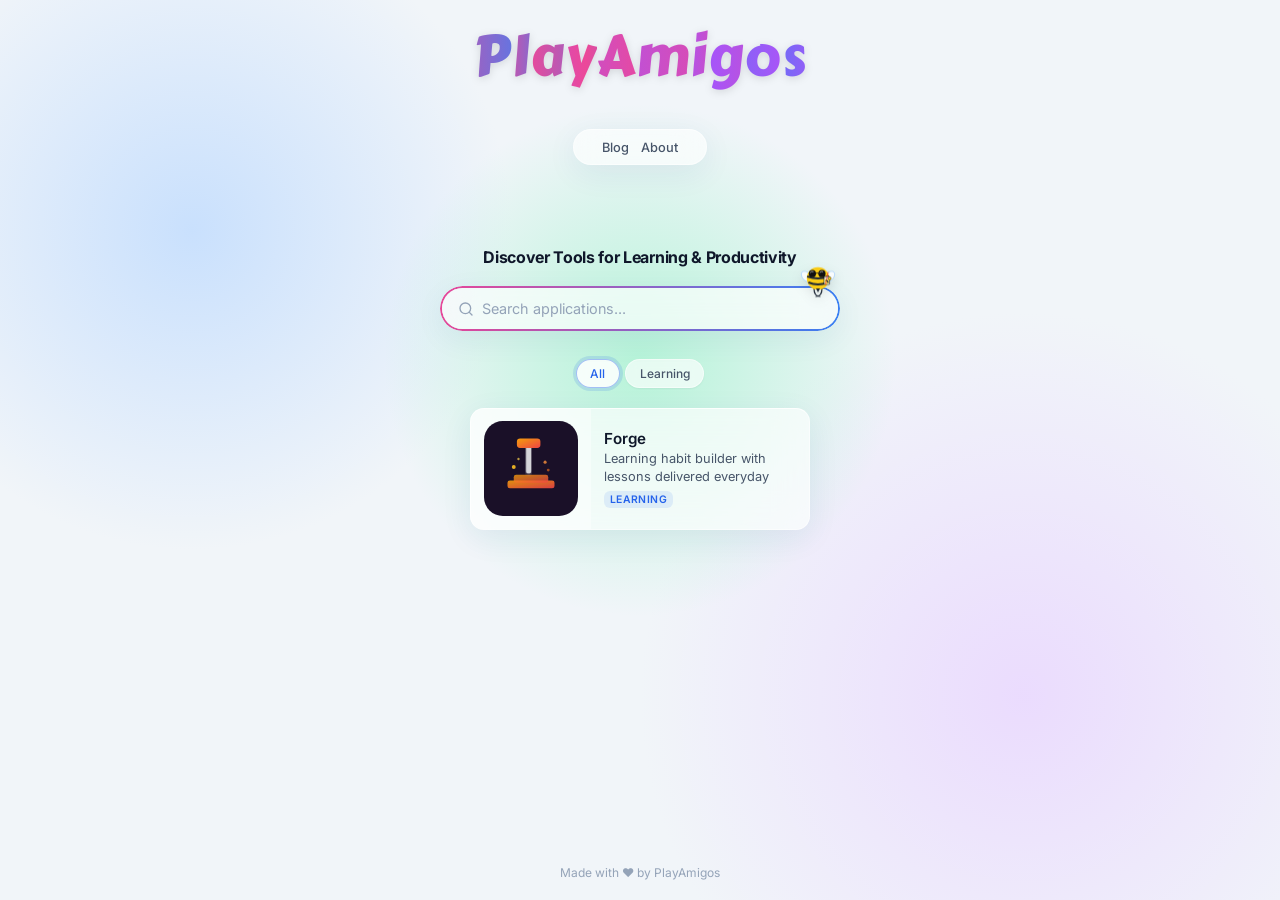
==== commit 1e780711: "fix: disable user zooming on mobile by updating viewport meta tag" ====
--- a/index.html
+++ b/index.html
@@ -3,7 +3,7 @@
 
 <head>
   <meta charset="UTF-8">
-  <meta name="viewport" content="width=device-width, initial-scale=1.0">
+  <meta name="viewport" content="width=device-width, initial-scale=1.0, maximum-scale=1.0, user-scalable=no">
   <title>PlayAmigos Hub</title>
   <meta name="description"
     content="PlayAmigos is a curated collection of web applications designed for learning, productivity, and engaging experiences.">
@@ -12,7 +12,8 @@
   <meta property="og:type" content="website">
   <meta name="theme-color" content="#f1f5f9">
   <link rel="icon" type="image/svg+xml" href="favicon.svg?v=2">
-  
+  <link rel="preload" href="apps.json" as="fetch" crossorigin="anonymous">
+  <link rel="preload" href="site.json" as="fetch" crossorigin="anonymous">
   <link rel="preconnect" href="https://fonts.googleapis.com">
   <link rel="preconnect" href="https://fonts.gstatic.com" crossorigin>
   <link href="https://fonts.googleapis.com/css2?family=Carter+One&family=Inter:wght@300;400;500;600;700&display=swap" rel="stylesheet">
--- a/index.css
+++ b/index.css
@@ -128,7 +128,6 @@
 .mesh-blob {
   position: absolute;
   border-radius: 50%;
-  filter: blur(80px);
   opacity: 0.8;
   animation: blob-float 8s infinite alternate cubic-bezier(0.4, 0, 0.2, 1);
 }
@@ -138,7 +137,7 @@
   left: -10%;
   width: 50vw;
   height: 50vw;
-  background: #bfdbfe;
+  background: radial-gradient(closest-side, #bfdbfe, transparent);
   /* soft blue */
   animation-delay: 0s;
 }
@@ -148,7 +147,7 @@
   right: -10%;
   width: 60vw;
   height: 60vw;
-  background: #e9d5ff;
+  background: radial-gradient(closest-side, #e9d5ff, transparent);
   /* soft purple */
   animation-delay: -5s;
 }
@@ -159,7 +158,7 @@
   transform: translate(-50%, -50%);
   width: 40vw;
   height: 40vw;
-  background: #a7f3d0;
+  background: radial-gradient(closest-side, #a7f3d0, transparent);
   /* soft teal */
   animation-delay: -10s;
 }
@@ -917,16 +916,60 @@
 
 /* ── Responsive ── */
 @media (max-width: 640px) {
+  .page {
+    padding-top: 130px;
+  }
+
+  .logo {
+    font-size: 2.2rem;
+  }
+
   .hero-title {
-    font-size: 1.25rem;
+    font-size: 1.1rem;
+    white-space: normal;
     max-width: 100%;
-    overflow-wrap: anywhere;
-    word-break: break-word;
-    hyphens: auto;
-  }
-
-  .app-grid {
-    grid-template-columns: 1fr;
+    word-break: normal;
+    overflow-wrap: normal;
+    hyphens: none;
+  }
+
+  .hero-subtitle {
+    font-size: 0.85rem;
+  }
+
+  .search-input {
+    font-size: 0.8rem;
+    padding: 0.6rem 1rem 0.6rem 2.2rem;
+  }
+
+  .bee-chat-bubble {
+    font-size: 0.7rem;
+    padding: 4px 10px;
+    white-space: normal;
+    width: max-content;
+    max-width: 150px;
+    text-align: center;
+  }
+
+  .app-card {
+    width: 100%;
+  }
+
+  .app-card__logo-wrapper {
+    width: 90px;
+    padding: var(--space-sm);
+  }
+
+  .app-card__info {
+    padding: var(--space-sm);
+  }
+
+  .app-card__title {
+    font-size: 0.85rem;
+  }
+
+  .app-card__desc {
+    font-size: 0.75rem;
   }
 
   .about-card {
